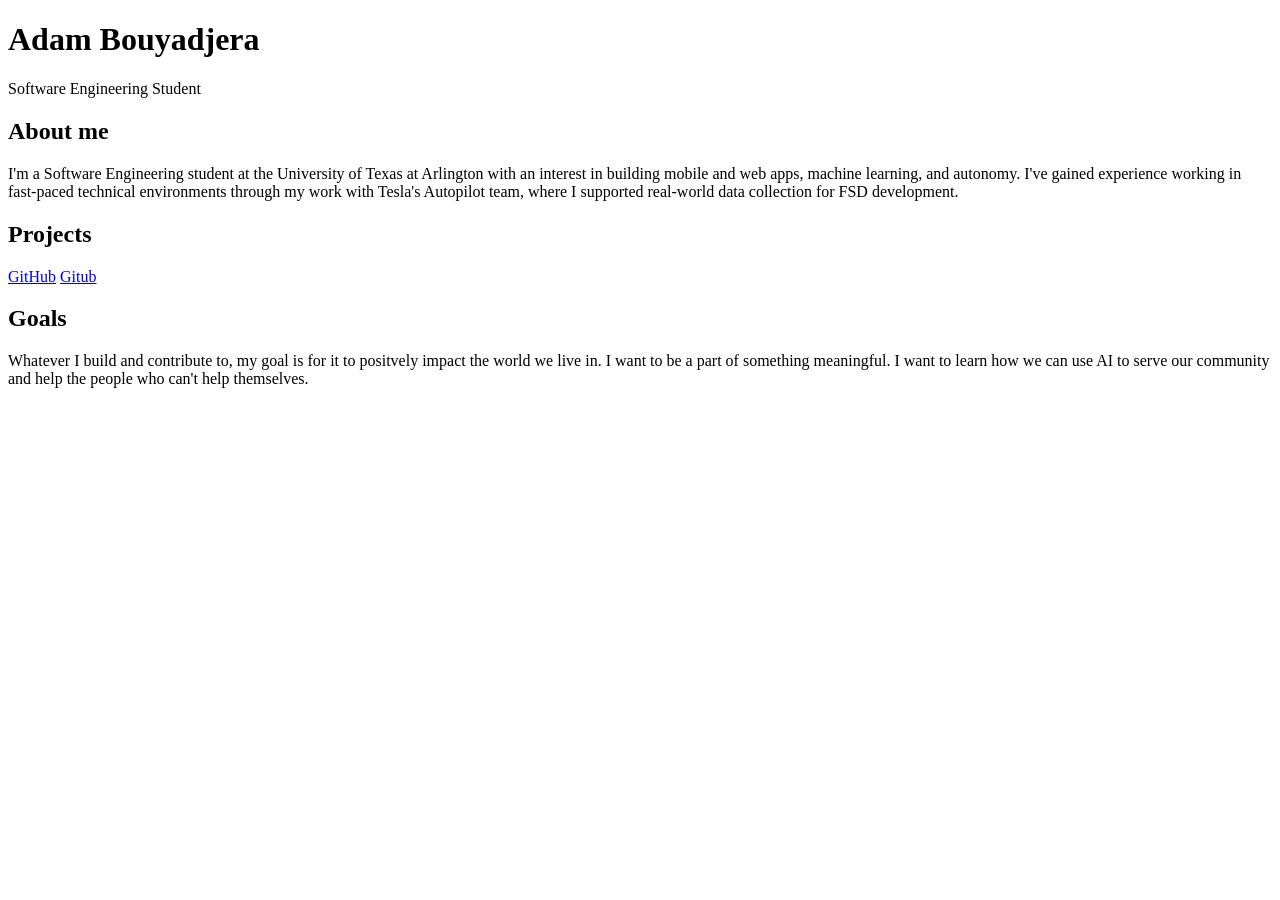
==== index.html @ dc24efc9 "delete the frontend directory" ====
<!DOCTYPE html>
<html>
    <head>
        <title>
            Adam Bouyadjera | Software Engineer Portfolio
        </title>
    </head>
    <body>
        <h1>Adam Bouyadjera</h1>
        <p>Software Engineering Student</p>
        <h2>About me</h2>
        <p>
    I'm a Software Engineering student at the University of Texas at Arlington
    with an interest in building mobile and web apps, machine learning, and autonomy. 
    I've gained experience working in fast-paced technical environments through my work
    with Tesla's Autopilot team, where I supported real-world data collection
    for FSD development.
        </p>
        <h2>Projects</h2>
        <p>
            <a href="https://github.com/myriambouayad/investIQ-Hackathon">GitHub</a>
            <a href = "https://github.com/DarshanBabuShrestha/autoreel">Gitub</a>
        </p>
        <h2>Goals</h2>
        <p> 
            Whatever I build and contribute to, my goal is for it to positvely impact
            the world we live in. I want to be a part of something meaningful. I want to learn
            how we can use AI to serve our community and help the people who can't help themselves.
        </p>
    </body>
</html>
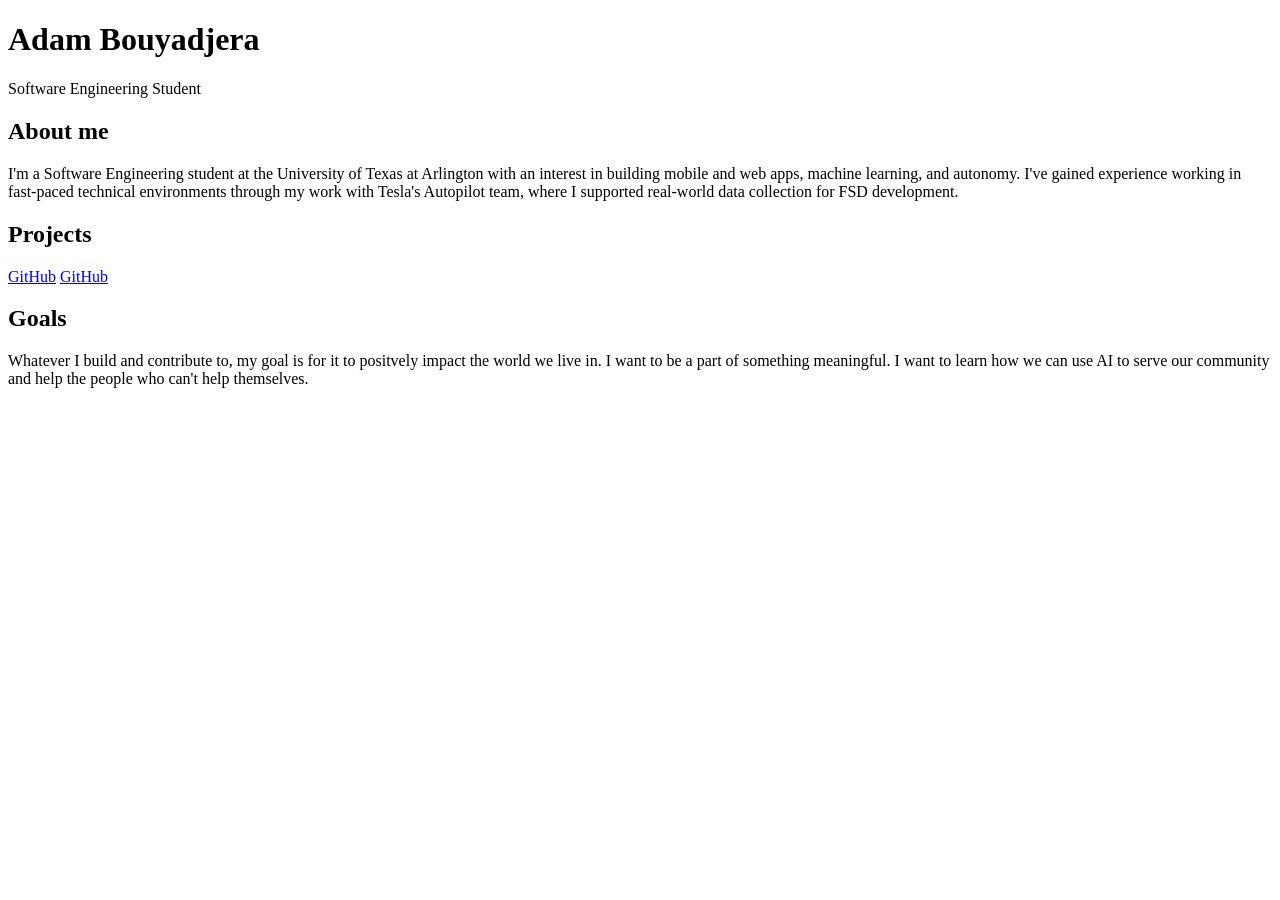
==== commit 9c81f6b6: "fixed spelling error" ====
--- a/index.html
+++ b/index.html
@@ -19,7 +19,7 @@
         <h2>Projects</h2>
         <p>
             <a href="https://github.com/myriambouayad/investIQ-Hackathon">GitHub</a>
-            <a href = "https://github.com/DarshanBabuShrestha/autoreel">Gitub</a>
+            <a href = "https://github.com/DarshanBabuShrestha/autoreel">GitHub</a>
         </p>
         <h2>Goals</h2>
         <p> 
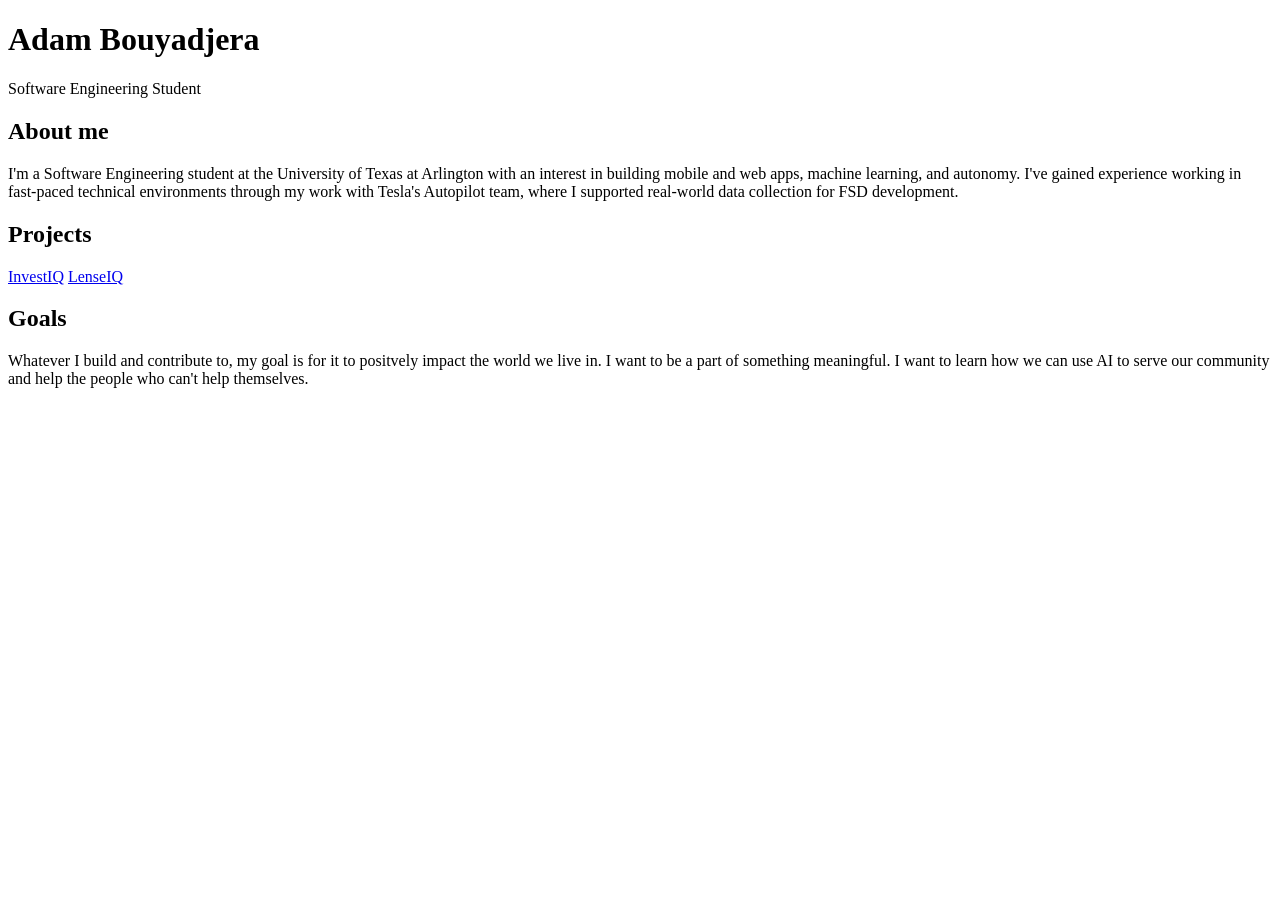
==== commit 81550245: "changed projects" ====
--- a/index.html
+++ b/index.html
@@ -18,8 +18,8 @@
         </p>
         <h2>Projects</h2>
         <p>
-            <a href="https://github.com/myriambouayad/investIQ-Hackathon">GitHub</a>
-            <a href = "https://github.com/DarshanBabuShrestha/autoreel">GitHub</a>
+            <a href="https://github.com/myriambouayad/investIQ-Hackathon">InvestIQ</a>
+            <a href = "https://github.com/DarshanBabuShrestha/autoreel">LenseIQ</a>
         </p>
         <h2>Goals</h2>
         <p> 
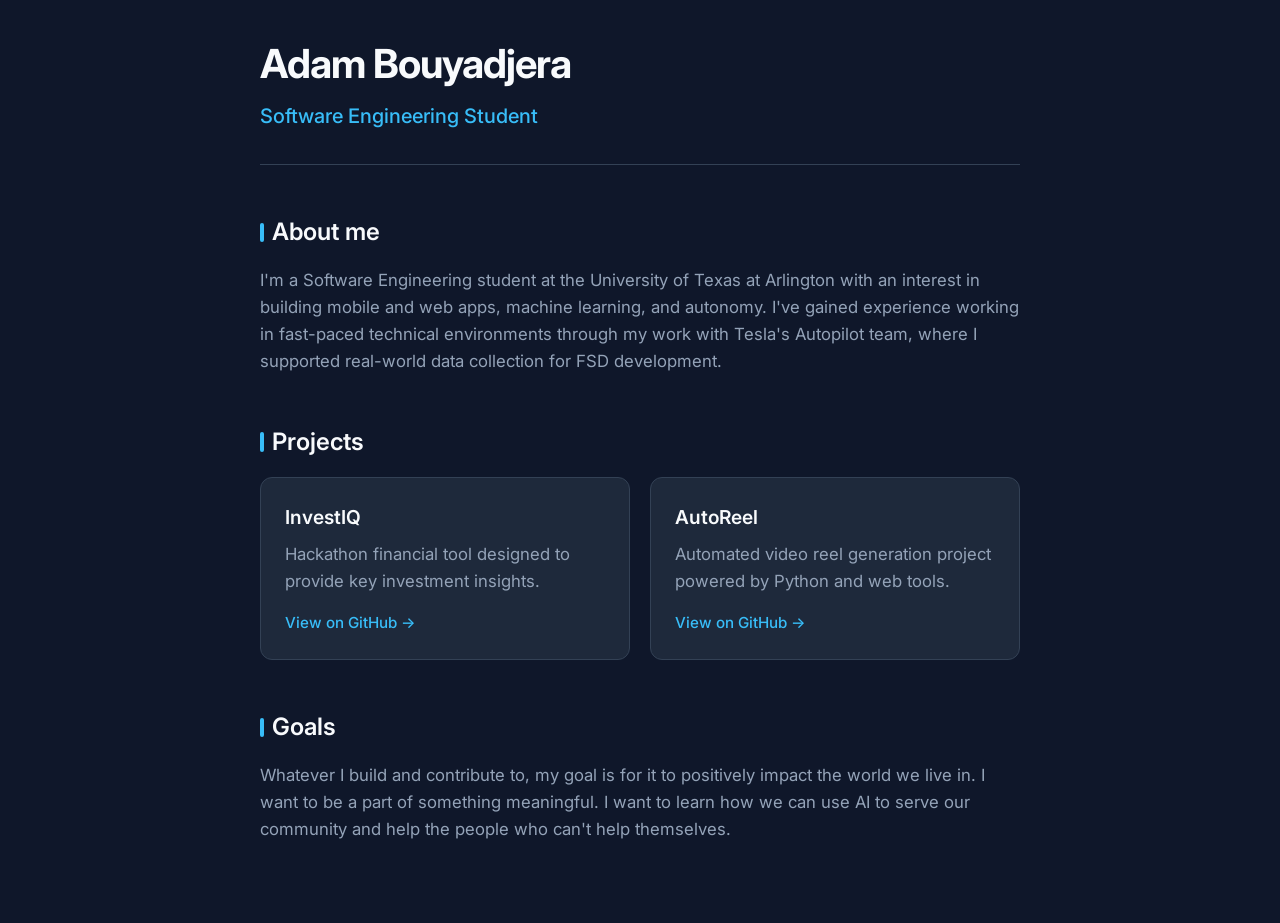
==== commit 4552eb34: "Changed portfolio site" ====
--- a/index.html
+++ b/index.html
@@ -1,31 +1,183 @@
 <!DOCTYPE html>
-<html>
-    <head>
-        <title>
-            Adam Bouyadjera | Software Engineer Portfolio
-        </title>
-    </head>
-    <body>
-        <h1>Adam Bouyadjera</h1>
-        <p>Software Engineering Student</p>
-        <h2>About me</h2>
-        <p>
-    I'm a Software Engineering student at the University of Texas at Arlington
-    with an interest in building mobile and web apps, machine learning, and autonomy. 
-    I've gained experience working in fast-paced technical environments through my work
-    with Tesla's Autopilot team, where I supported real-world data collection
-    for FSD development.
-        </p>
-        <h2>Projects</h2>
-        <p>
-            <a href="https://github.com/myriambouayad/investIQ-Hackathon">InvestIQ</a>
-            <a href = "https://github.com/DarshanBabuShrestha/autoreel">LenseIQ</a>
-        </p>
-        <h2>Goals</h2>
-        <p> 
-            Whatever I build and contribute to, my goal is for it to positvely impact
-            the world we live in. I want to be a part of something meaningful. I want to learn
-            how we can use AI to serve our community and help the people who can't help themselves.
-        </p>
-    </body>
+<html lang="en">
+<head>
+    <meta charset="UTF-8">
+    <meta name="viewport" content="width=device-width, initial-scale=1.0">
+    <title>Adam Bouyadjera | Software Engineer Portfolio</title>
+    <!-- Google Fonts -->
+    <link rel="preconnect" href="https://fonts.googleapis.com">
+    <link rel="preconnect" href="https://fonts.gstatic.com" crossorigin>
+    <link href="https://fonts.googleapis.com/css2?family=Inter:wght@400;500;600;700&display=swap" rel="stylesheet">
+    
+    <style>
+        :root {
+            --bg-color: #0f172a;
+            --card-bg: #1e293b;
+            --text-main: #f8fafc;
+            --text-muted: #94a3b8;
+            --accent: #38bdf8;
+            --accent-glow: rgba(56, 189, 248, 0.15);
+            --border-color: #334155;
+        }
+
+        * {
+            box-sizing: border-box;
+            margin: 0;
+            padding: 0;
+        }
+
+        body {
+            font-family: 'Inter', sans-serif;
+            background-color: var(--bg-color);
+            color: var(--text-main);
+            line-height: 1.6;
+            padding: 2rem 1rem;
+            display: flex;
+            justify-content: center;
+        }
+
+        .container {
+            max-width: 760px;
+            width: 100%;
+        }
+
+        /* Hero / Header Section */
+        header {
+            margin-bottom: 3rem;
+            border-bottom: 1px solid var(--border-color);
+            padding-bottom: 2rem;
+        }
+
+        h1 {
+            font-size: 2.5rem;
+            font-weight: 700;
+            letter-spacing: -0.025em;
+            color: var(--text-main);
+        }
+
+        .subtitle {
+            font-size: 1.25rem;
+            color: var(--accent);
+            font-weight: 500;
+            margin-top: 0.25rem;
+        }
+
+        /* Content Sections */
+        section {
+            margin-bottom: 3rem;
+        }
+
+        h2 {
+            font-size: 1.5rem;
+            font-weight: 600;
+            margin-bottom: 1rem;
+            color: var(--text-main);
+            display: flex;
+            align-items: center;
+            gap: 0.5rem;
+        }
+
+        h2::before {
+            content: "";
+            display: inline-block;
+            width: 4px;
+            height: 1.2rem;
+            background-color: var(--accent);
+            border-radius: 2px;
+        }
+
+        p {
+            color: var(--text-muted);
+            font-size: 1.05rem;
+        }
+
+        /* Projects Section */
+        .projects-grid {
+            display: grid;
+            grid-template-columns: repeat(auto-fit, minmax(280px, 1fr));
+            gap: 1.25rem;
+        }
+
+        .project-card {
+            background-color: var(--card-bg);
+            border: 1px solid var(--border-color);
+            border-radius: 12px;
+            padding: 1.5rem;
+            transition: transform 0.2s ease, border-color 0.2s ease, box-shadow 0.2s ease;
+            display: flex;
+            flex-direction: column;
+            justify-content: space-between;
+        }
+
+        .project-card:hover {
+            transform: translateY(-3px);
+            border-color: var(--accent);
+            box-shadow: 0 10px 25px var(--accent-glow);
+        }
+
+        .project-title {
+            font-size: 1.2rem;
+            font-weight: 600;
+            color: var(--text-main);
+            margin-bottom: 0.5rem;
+        }
+
+        .project-link {
+            display: inline-block;
+            margin-top: 1rem;
+            color: var(--accent);
+            text-decoration: none;
+            font-weight: 500;
+            font-size: 0.95rem;
+        }
+
+        .project-link:hover {
+            text-decoration: underline;
+        }
+    </style>
+</head>
+<body>
+
+    <div class="container">
+        <header>
+            <h1>Adam Bouyadjera</h1>
+            <p class="subtitle">Software Engineering Student</p>
+        </header>
+
+        <section id="about">
+            <h2>About me</h2>
+            <p>
+                I'm a Software Engineering student at the University of Texas at Arlington with an interest in building mobile and web apps, machine learning, and autonomy. I've gained experience working in fast-paced technical environments through my work with Tesla's Autopilot team, where I supported real-world data collection for FSD development.
+            </p>
+        </section>
+
+        <section id="projects">
+            <h2>Projects</h2>
+            <div class="projects-grid">
+                <div class="project-card">
+                    <div>
+                        <div class="project-title">InvestIQ</div>
+                        <p>Hackathon financial tool designed to provide key investment insights.</p>
+                    </div>
+                    <a href="https://github.com/myriambouayad/investIQ-Hackathon" target="_blank" class="project-link">View on GitHub &rarr;</a>
+                </div>
+                <div class="project-card">
+                    <div>
+                        <div class="project-title">AutoReel</div>
+                        <p>Automated video reel generation project powered by Python and web tools.</p>
+                    </div>
+                    <a href="https://github.com/DarshanBabuShrestha/autoreel" target="_blank" class="project-link">View on GitHub &rarr;</a>
+                </div>
+            </div>
+        </section>
+
+        <section id="goals">
+            <h2>Goals</h2>
+            <p>
+                Whatever I build and contribute to, my goal is for it to positively impact the world we live in. I want to be a part of something meaningful. I want to learn how we can use AI to serve our community and help the people who can't help themselves.
+            </p>
+        </section>
+    </div>
+
+</body>
 </html>
